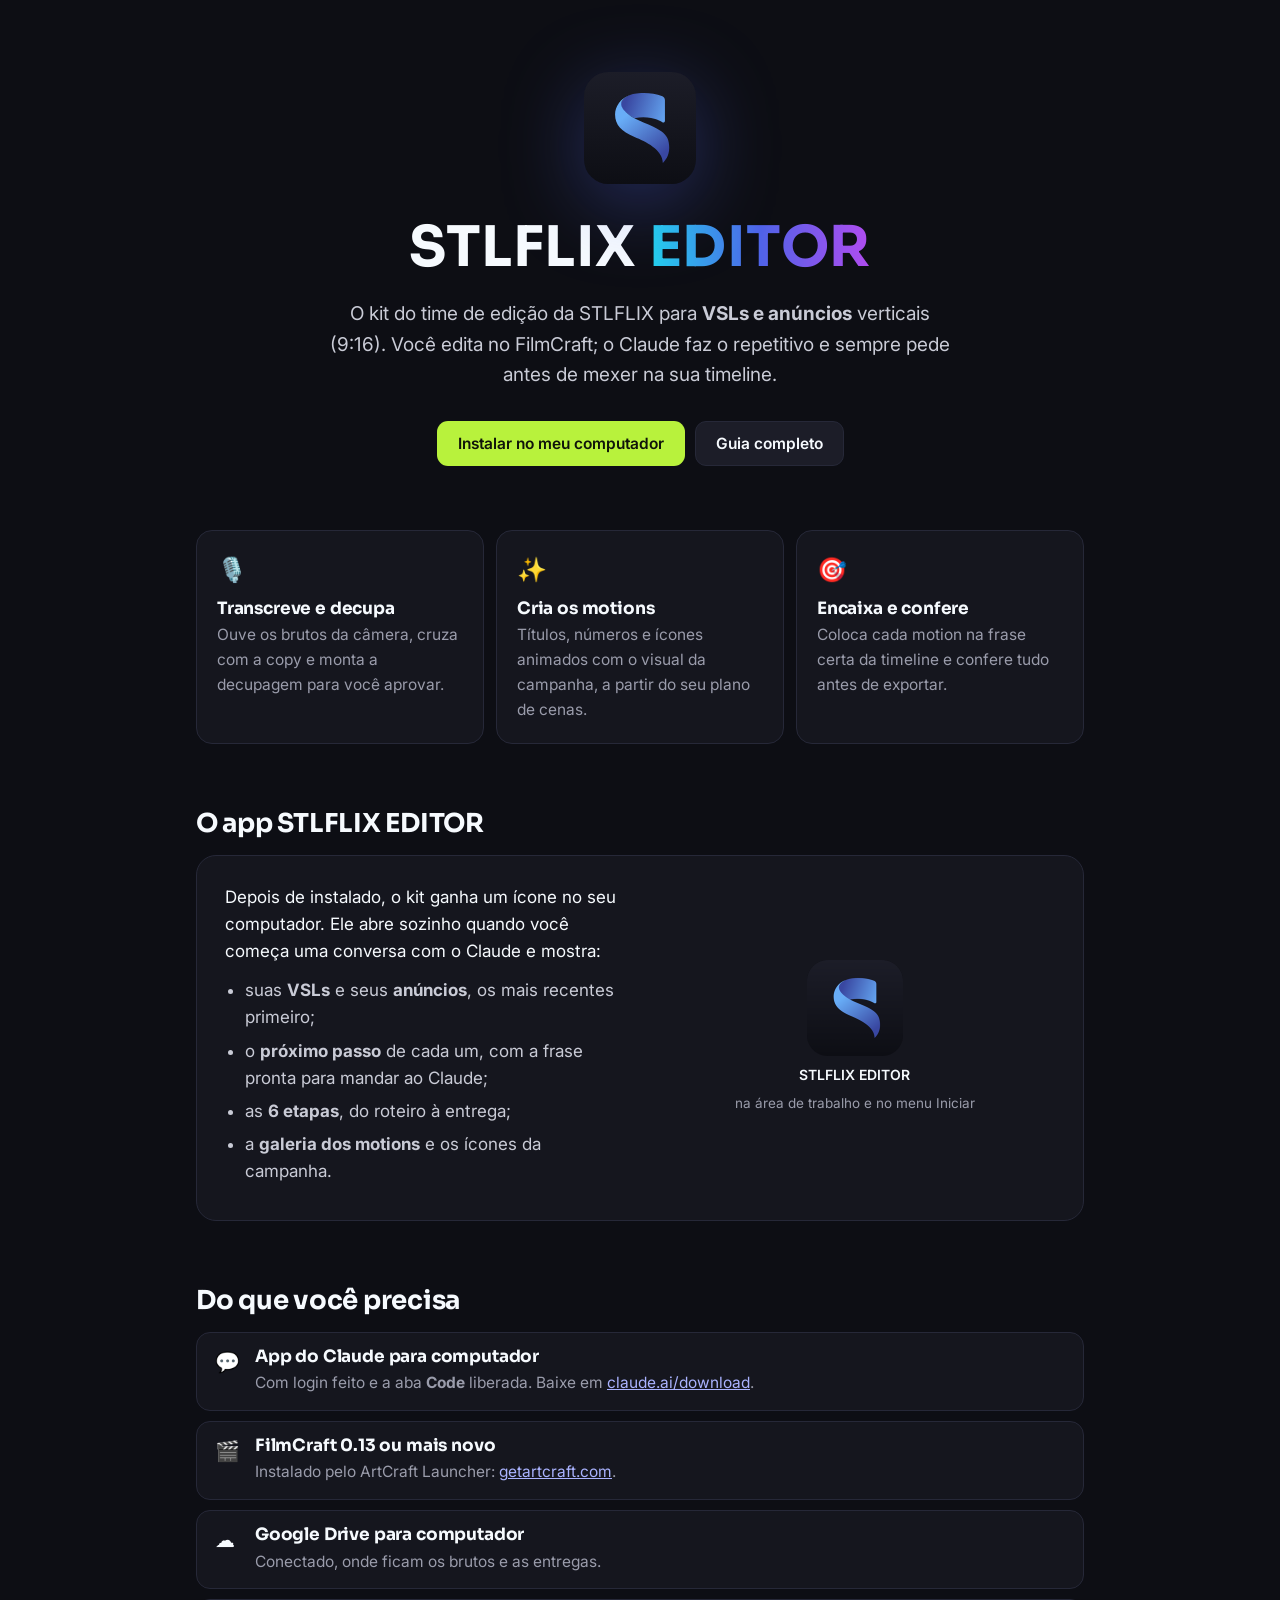
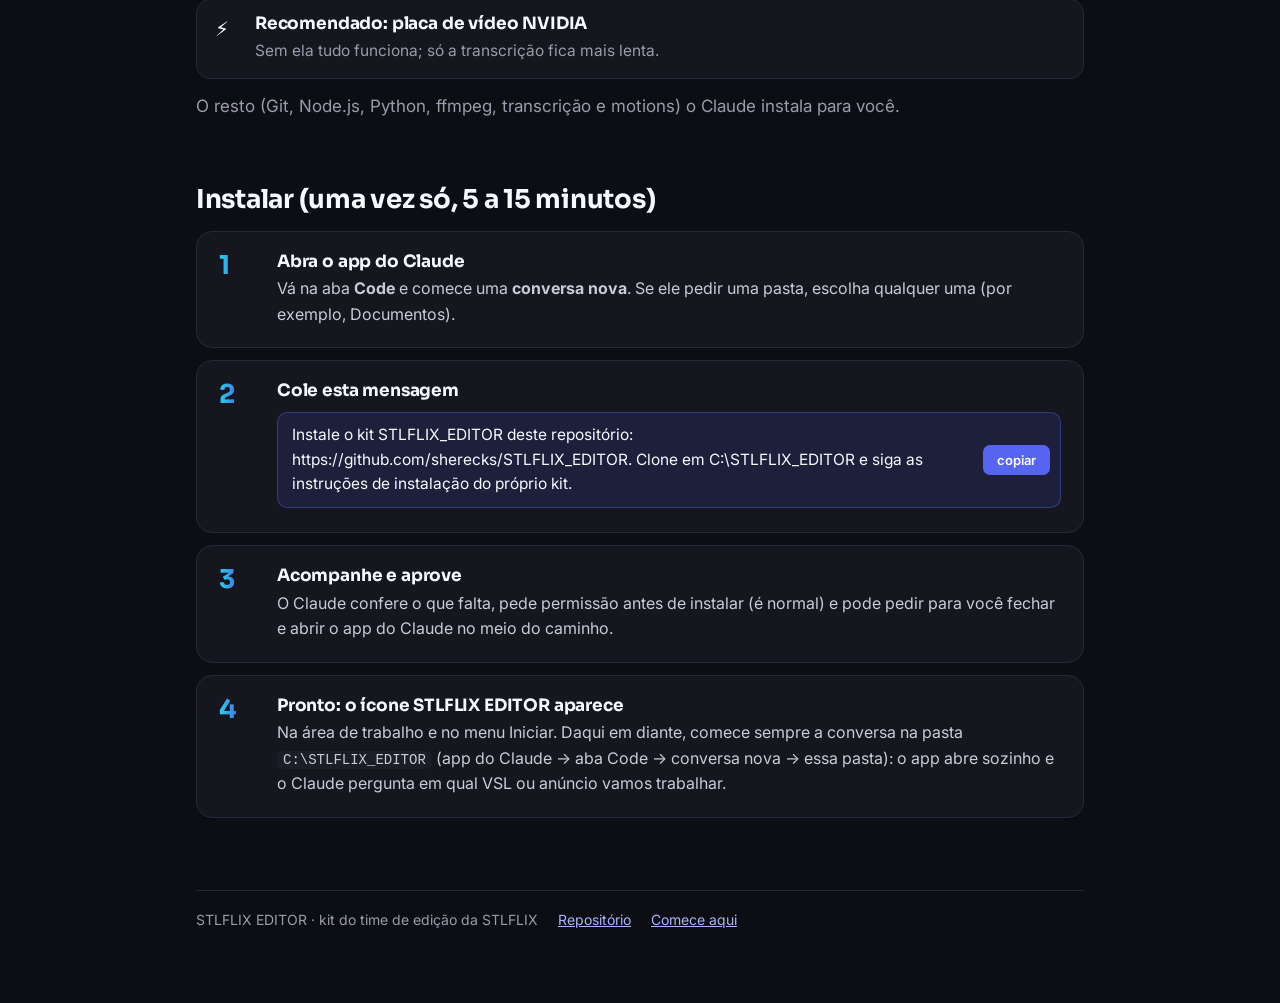
==== docs/index.html @ 41f574cc "docs(site): add public install page for GitHub Pages Landing page for whoever receives the repositor" ====
<!doctype html>
<html lang="pt-BR">
<head>
<meta charset="utf-8">
<meta name="viewport" content="width=device-width, initial-scale=1">
<title>STLFLIX EDITOR</title>
<meta name="description" content="O kit do time de edição da STLFLIX: VSLs e anúncios 9:16 no FilmCraft, com o Claude fazendo o repetitivo.">
<link rel="icon" href="icone.svg" type="image/svg+xml">
<meta name="theme-color" content="#0d0e14">
<link rel="preconnect" href="https://fonts.googleapis.com">
<link rel="preconnect" href="https://fonts.gstatic.com" crossorigin>
<link href="https://fonts.googleapis.com/css2?family=Inter:wght@400;600&family=Sora:wght@700&display=swap" rel="stylesheet">
<style>
:root {
  --bg: #0d0e14; --surface: #15161e; --surface-2: #1c1d28; --line: #262838;
  --text: #f6fafe; --text-dim: #9a9cab; --accent: #5665f0; --accent-soft: rgba(86,101,240,.14); --accent-text: #aab3ff;
  --cta: #b8f23c; --ok: #3ddc84;
  --grad: linear-gradient(90deg, #22d3ee 0%, #4f63e8 50%, #b14cf0 100%);
}
* { box-sizing: border-box; }
html { background: var(--bg); }
body { margin: 0; background: var(--bg); color: var(--text); font: 17px/1.6 "Inter", system-ui, sans-serif; }
main { max-width: 920px; margin: 0 auto; padding: 0 16px 72px; }
h1, h2, h3 { font-family: "Sora", "Inter", sans-serif; font-weight: 700; margin: 0; letter-spacing: -.01em; line-height: 1.2; }
h2 { font-size: 26px; margin-bottom: 16px; }
h3 { font-size: 17px; margin-bottom: 4px; }
p { margin: 0 0 12px; }
a { color: var(--accent-text); }
code { font: 14px ui-monospace, Consolas, monospace; background: var(--surface-2); padding: 1px 6px; border-radius: 6px; overflow-wrap: anywhere; }
section { margin-top: 64px; }

.hero { padding: 72px 0 0; text-align: center; }
.hero img { width: 112px; height: 112px; filter: drop-shadow(0 18px 40px rgba(79,99,232,.35)); }
.hero h1 { font-size: clamp(34px, 7vw, 56px); margin-top: 22px; letter-spacing: .01em; }
.hero h1 span { background: var(--grad); -webkit-background-clip: text; background-clip: text; color: transparent; }
.hero .lead { font-size: 19px; color: #c9cbd6; max-width: 640px; margin: 18px auto 30px; }
.botoes { display: flex; gap: 10px; justify-content: center; flex-wrap: wrap; }
.btn { display: inline-flex; align-items: center; gap: 8px; border-radius: 11px; padding: 12px 20px; font: 600 15.5px "Inter", sans-serif;
  text-decoration: none; border: 1px solid var(--line); background: var(--surface-2); color: var(--text); }
.btn.cta { background: var(--cta); color: #10140a; border-color: transparent; }
.btn:hover { filter: brightness(1.08); }

.cards { display: grid; grid-template-columns: repeat(3, 1fr); gap: 12px; }
.card { background: var(--surface); border: 1px solid var(--line); border-radius: 16px; padding: 20px; }
.card .ico { font-size: 24px; margin-bottom: 10px; }
.card p { color: var(--text-dim); font-size: 15.5px; margin: 0; }

.lista { display: grid; gap: 10px; }
.req { display: grid; grid-template-columns: 28px 1fr; gap: 12px; background: var(--surface); border: 1px solid var(--line); border-radius: 14px; padding: 14px 18px; }
.req .ico { font-size: 20px; line-height: 1.5; }
.req p { margin: 0; color: var(--text-dim); font-size: 15.5px; }

.passos { counter-reset: p; display: grid; gap: 12px; }
.passo { background: var(--surface); border: 1px solid var(--line); border-radius: 16px; padding: 20px 22px; display: grid; grid-template-columns: 44px 1fr; gap: 0 14px; }
.passo::before { counter-increment: p; content: counter(p); font: 700 26px "Sora", sans-serif; background: var(--grad); -webkit-background-clip: text; background-clip: text; color: transparent; line-height: 1.1; }
.passo p { color: #c9cbd6; font-size: 16px; }
.passo p:last-child { margin: 0; }
.pedido { display: flex; align-items: center; gap: 10px; background: var(--accent-soft); border: 1px solid rgba(86,101,240,.4);
  border-radius: 10px; padding: 10px 10px 10px 14px; font-size: 15.5px; margin: 10px 0 4px; }
.pedido span { flex: 1; overflow-wrap: anywhere; }
.pedido button { flex: none; background: var(--accent); color: #fff; border: 0; border-radius: 7px; padding: 7px 14px; font: 600 13px "Inter", sans-serif; cursor: pointer; }
.pedido button.copiado { background: var(--ok); color: #06210f; }

.app { display: grid; grid-template-columns: 1fr 1fr; gap: 28px; align-items: center; background: var(--surface); border: 1px solid var(--line); border-radius: 20px; padding: 28px; }
.app ul { margin: 8px 0 0; padding-left: 20px; color: #c9cbd6; }
.app li { margin: 6px 0; }
.icone-grande { display: grid; justify-items: center; gap: 10px; }
.icone-grande img { width: 96px; height: 96px; }
.icone-grande b { font: 600 14px "Inter", sans-serif; }
.icone-grande small { color: var(--text-dim); font-size: 13.5px; text-align: center; }

footer { margin-top: 72px; padding-top: 18px; border-top: 1px solid var(--line); color: var(--text-dim); font-size: 14px; display: flex; gap: 8px 20px; flex-wrap: wrap; }

@media (max-width: 760px) {
  .cards, .app { grid-template-columns: 1fr; }
  .passo { grid-template-columns: 1fr; }
  .passo::before { margin-bottom: 6px; }
}
</style>
</head>
<body>
<main>
  <div class="hero">
    <img src="icone.svg" alt="">
    <h1>STLFLIX <span>EDITOR</span></h1>
    <p class="lead">O kit do time de edição da STLFLIX para <b>VSLs e anúncios</b> verticais (9:16). Você edita no FilmCraft; o Claude faz o repetitivo e sempre pede antes de mexer na sua timeline.</p>
    <div class="botoes">
      <a class="btn cta" href="#instalar">Instalar no meu computador</a>
      <a class="btn" href="https://github.com/sherecks/STLFLIX_EDITOR/blob/main/COMECE-AQUI.md">Guia completo</a>
    </div>
  </div>

  <section>
    <div class="cards">
      <div class="card"><div class="ico">🎙️</div><h3>Transcreve e decupa</h3><p>Ouve os brutos da câmera, cruza com a copy e monta a decupagem para você aprovar.</p></div>
      <div class="card"><div class="ico">✨</div><h3>Cria os motions</h3><p>Títulos, números e ícones animados com o visual da campanha, a partir do seu plano de cenas.</p></div>
      <div class="card"><div class="ico">🎯</div><h3>Encaixa e confere</h3><p>Coloca cada motion na frase certa da timeline e confere tudo antes de exportar.</p></div>
    </div>
  </section>

  <section>
    <h2>O app STLFLIX EDITOR</h2>
    <div class="app">
      <div>
        <p>Depois de instalado, o kit ganha um ícone no seu computador. Ele abre sozinho quando você começa uma conversa com o Claude e mostra:</p>
        <ul>
          <li>suas <b>VSLs</b> e seus <b>anúncios</b>, os mais recentes primeiro;</li>
          <li>o <b>próximo passo</b> de cada um, com a frase pronta para mandar ao Claude;</li>
          <li>as <b>6 etapas</b>, do roteiro à entrega;</li>
          <li>a <b>galeria dos motions</b> e os ícones da campanha.</li>
        </ul>
      </div>
      <div class="icone-grande"><img src="icone-192.png" alt="Ícone do app STLFLIX EDITOR"><b>STLFLIX EDITOR</b><small>na área de trabalho e no menu Iniciar</small></div>
    </div>
  </section>

  <section>
    <h2>Do que você precisa</h2>
    <div class="lista">
      <div class="req"><div class="ico">💬</div><div><h3>App do Claude para computador</h3><p>Com login feito e a aba <b>Code</b> liberada. Baixe em <a href="https://claude.ai/download" target="_blank" rel="noopener">claude.ai/download</a>.</p></div></div>
      <div class="req"><div class="ico">🎬</div><div><h3>FilmCraft 0.13 ou mais novo</h3><p>Instalado pelo ArtCraft Launcher: <a href="https://getartcraft.com" target="_blank" rel="noopener">getartcraft.com</a>.</p></div></div>
      <div class="req"><div class="ico">☁️</div><div><h3>Google Drive para computador</h3><p>Conectado, onde ficam os brutos e as entregas.</p></div></div>
      <div class="req"><div class="ico">⚡</div><div><h3>Recomendado: placa de vídeo NVIDIA</h3><p>Sem ela tudo funciona; só a transcrição fica mais lenta.</p></div></div>
    </div>
    <p style="color:var(--text-dim);margin-top:14px">O resto (Git, Node.js, Python, ffmpeg, transcrição e motions) o Claude instala para você.</p>
  </section>

  <section id="instalar">
    <h2>Instalar (uma vez só, 5 a 15 minutos)</h2>
    <div class="passos">
      <div class="passo"><div>
        <h3>Abra o app do Claude</h3>
        <p>Vá na aba <b>Code</b> e comece uma <b>conversa nova</b>. Se ele pedir uma pasta, escolha qualquer uma (por exemplo, Documentos).</p>
      </div></div>
      <div class="passo"><div>
        <h3>Cole esta mensagem</h3>
        <div class="pedido"><span id="msg">Instale o kit STLFLIX_EDITOR deste repositório: https://github.com/sherecks/STLFLIX_EDITOR. Clone em C:\STLFLIX_EDITOR e siga as instruções de instalação do próprio kit.</span><button>copiar</button></div>
      </div></div>
      <div class="passo"><div>
        <h3>Acompanhe e aprove</h3>
        <p>O Claude confere o que falta, pede permissão antes de instalar (é normal) e pode pedir para você fechar e abrir o app do Claude no meio do caminho.</p>
      </div></div>
      <div class="passo"><div>
        <h3>Pronto: o ícone STLFLIX EDITOR aparece</h3>
        <p>Na área de trabalho e no menu Iniciar. Daqui em diante, comece sempre a conversa na pasta <code>C:\STLFLIX_EDITOR</code> (app do Claude → aba Code → conversa nova → essa pasta): o app abre sozinho e o Claude pergunta em qual VSL ou anúncio vamos trabalhar.</p>
      </div></div>
    </div>
  </section>

  <footer>
    <span>STLFLIX EDITOR · kit do time de edição da STLFLIX</span>
    <a href="https://github.com/sherecks/STLFLIX_EDITOR">Repositório</a>
    <a href="https://github.com/sherecks/STLFLIX_EDITOR/blob/main/COMECE-AQUI.md">Comece aqui</a>
  </footer>
</main>
<script>
document.addEventListener("click", function (e) {
  var b = e.target.closest(".pedido button");
  if (!b) return;
  var feito = function () { b.textContent = "copiado"; b.classList.add("copiado"); setTimeout(function () { b.textContent = "copiar"; b.classList.remove("copiado"); }, 1500); };
  var t = b.previousElementSibling.textContent;
  if (navigator.clipboard && navigator.clipboard.writeText) navigator.clipboard.writeText(t).then(feito, feito); else feito();
});
</script>
</body>
</html>
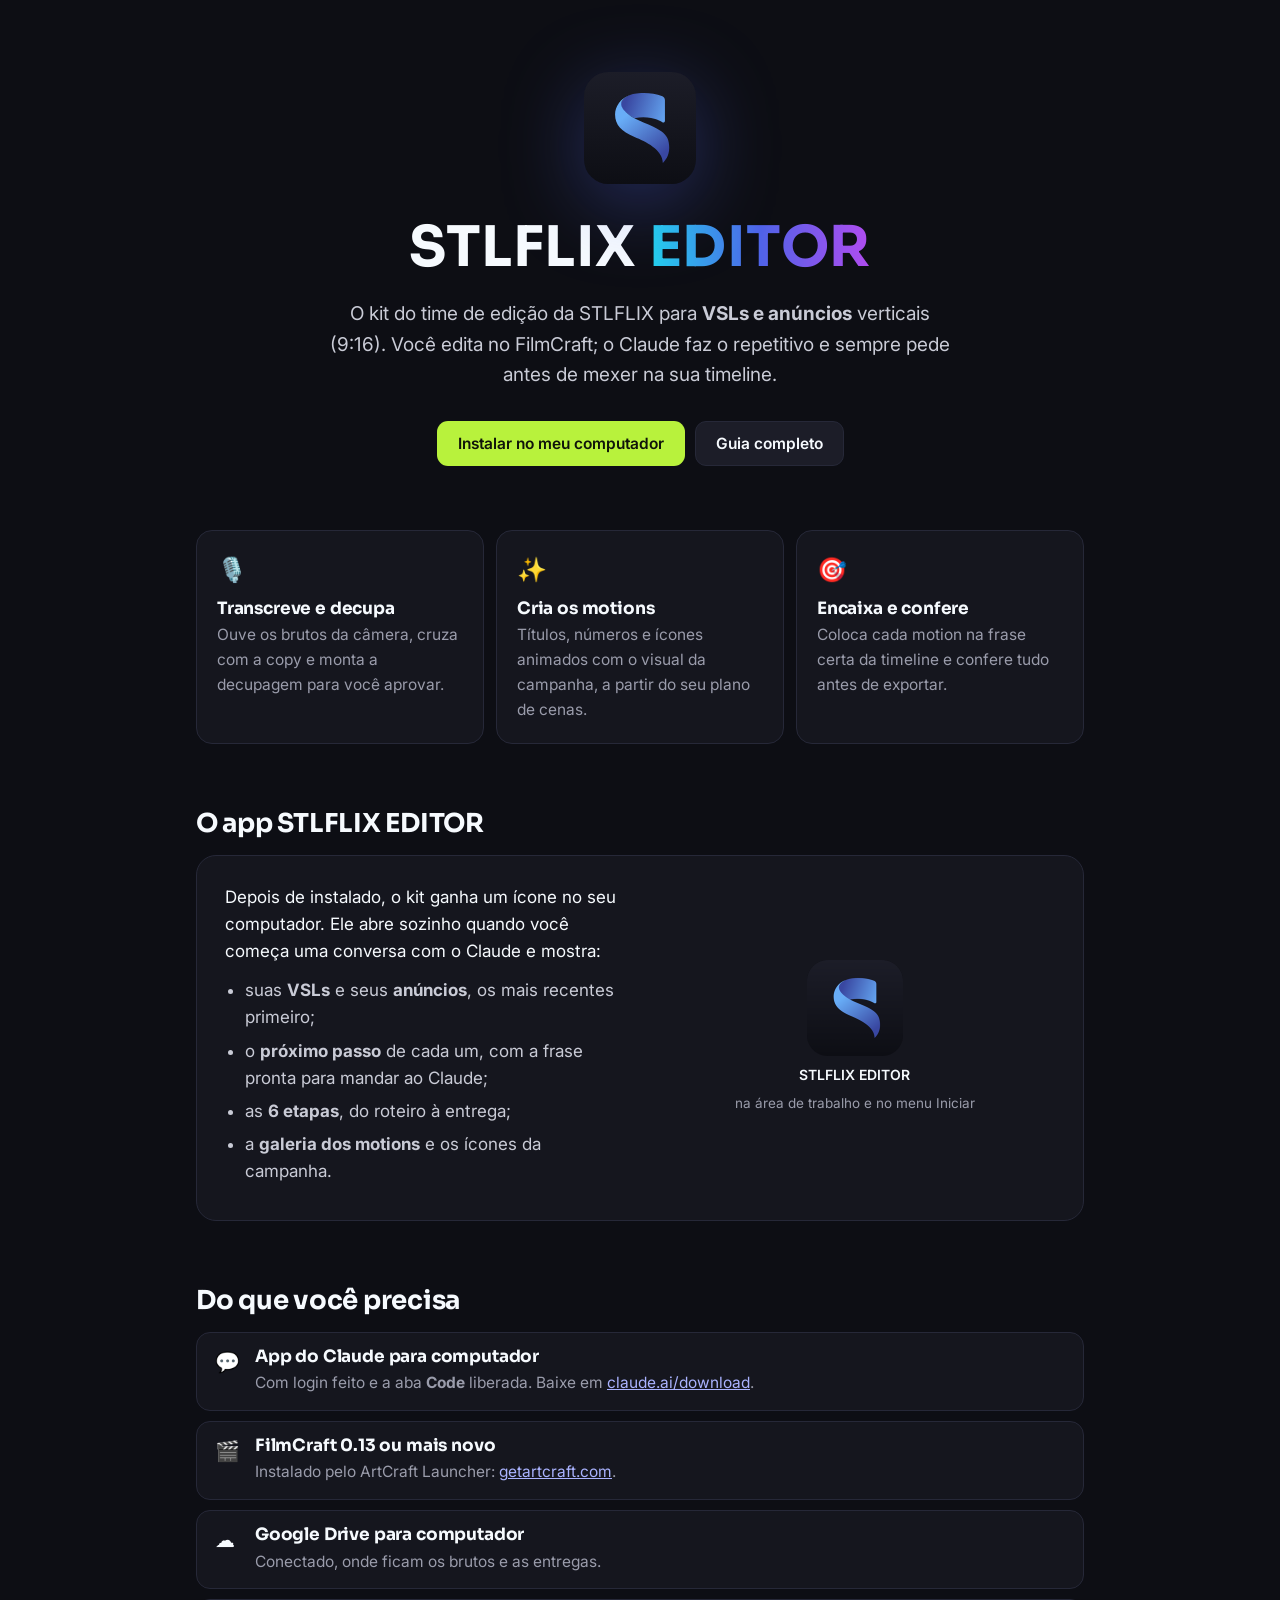
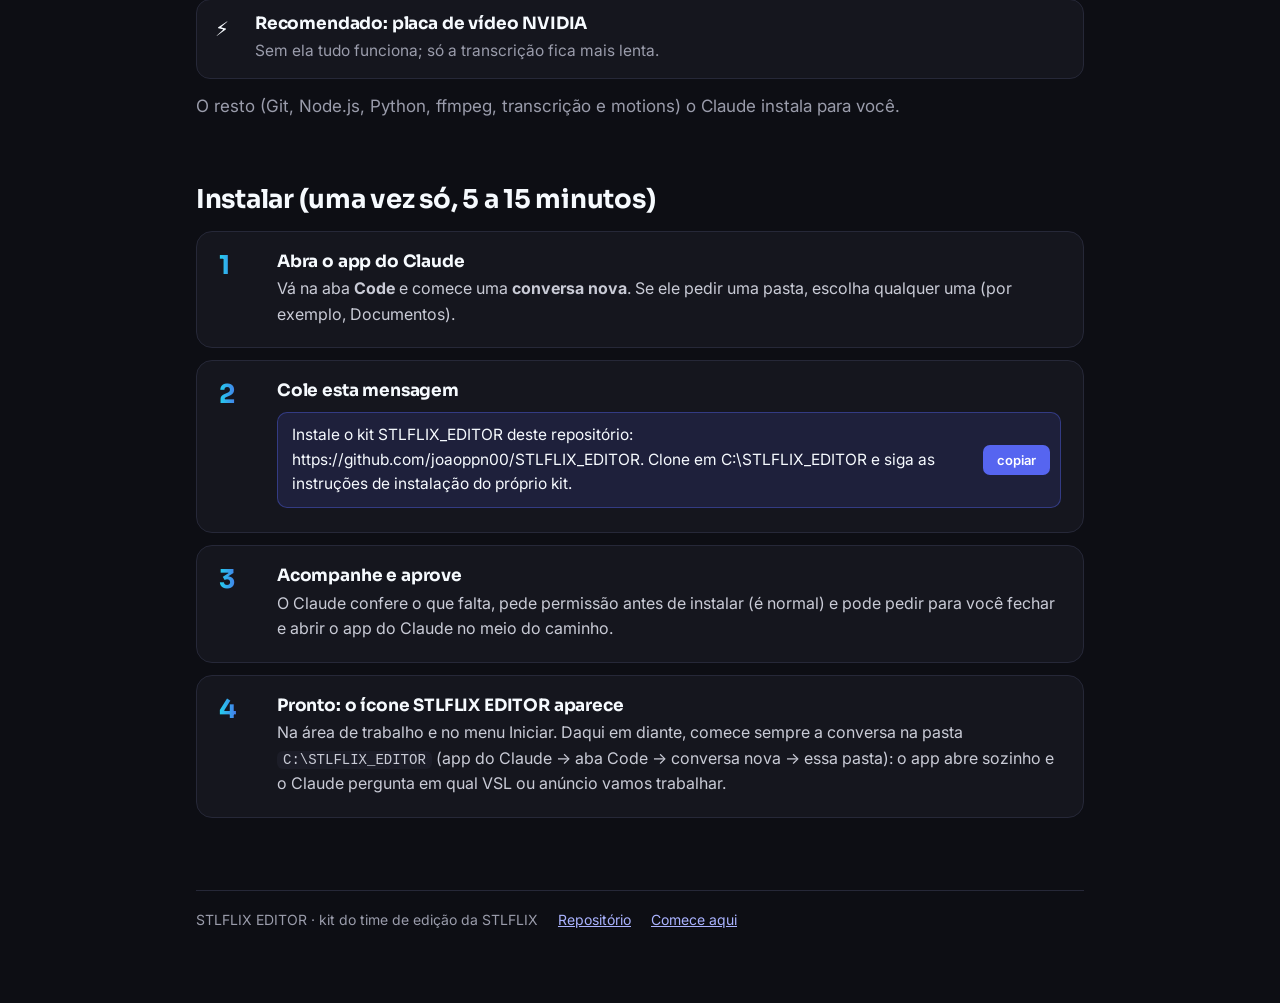
==== commit bf436d1c: "docs: point GitHub links to the joaoppn00 account The account was renamed from sherecks. GitHub Page" ====
--- a/docs/index.html
+++ b/docs/index.html
@@ -86,7 +86,7 @@
     <p class="lead">O kit do time de edição da STLFLIX para <b>VSLs e anúncios</b> verticais (9:16). Você edita no FilmCraft; o Claude faz o repetitivo e sempre pede antes de mexer na sua timeline.</p>
     <div class="botoes">
       <a class="btn cta" href="#instalar">Instalar no meu computador</a>
-      <a class="btn" href="https://github.com/sherecks/STLFLIX_EDITOR/blob/main/COMECE-AQUI.md">Guia completo</a>
+      <a class="btn" href="https://github.com/joaoppn00/STLFLIX_EDITOR/blob/main/COMECE-AQUI.md">Guia completo</a>
     </div>
   </div>
 
@@ -134,7 +134,7 @@
       </div></div>
       <div class="passo"><div>
         <h3>Cole esta mensagem</h3>
-        <div class="pedido"><span id="msg">Instale o kit STLFLIX_EDITOR deste repositório: https://github.com/sherecks/STLFLIX_EDITOR. Clone em C:\STLFLIX_EDITOR e siga as instruções de instalação do próprio kit.</span><button>copiar</button></div>
+        <div class="pedido"><span id="msg">Instale o kit STLFLIX_EDITOR deste repositório: https://github.com/joaoppn00/STLFLIX_EDITOR. Clone em C:\STLFLIX_EDITOR e siga as instruções de instalação do próprio kit.</span><button>copiar</button></div>
       </div></div>
       <div class="passo"><div>
         <h3>Acompanhe e aprove</h3>
@@ -149,8 +149,8 @@
 
   <footer>
     <span>STLFLIX EDITOR · kit do time de edição da STLFLIX</span>
-    <a href="https://github.com/sherecks/STLFLIX_EDITOR">Repositório</a>
-    <a href="https://github.com/sherecks/STLFLIX_EDITOR/blob/main/COMECE-AQUI.md">Comece aqui</a>
+    <a href="https://github.com/joaoppn00/STLFLIX_EDITOR">Repositório</a>
+    <a href="https://github.com/joaoppn00/STLFLIX_EDITOR/blob/main/COMECE-AQUI.md">Comece aqui</a>
   </footer>
 </main>
 <script>
